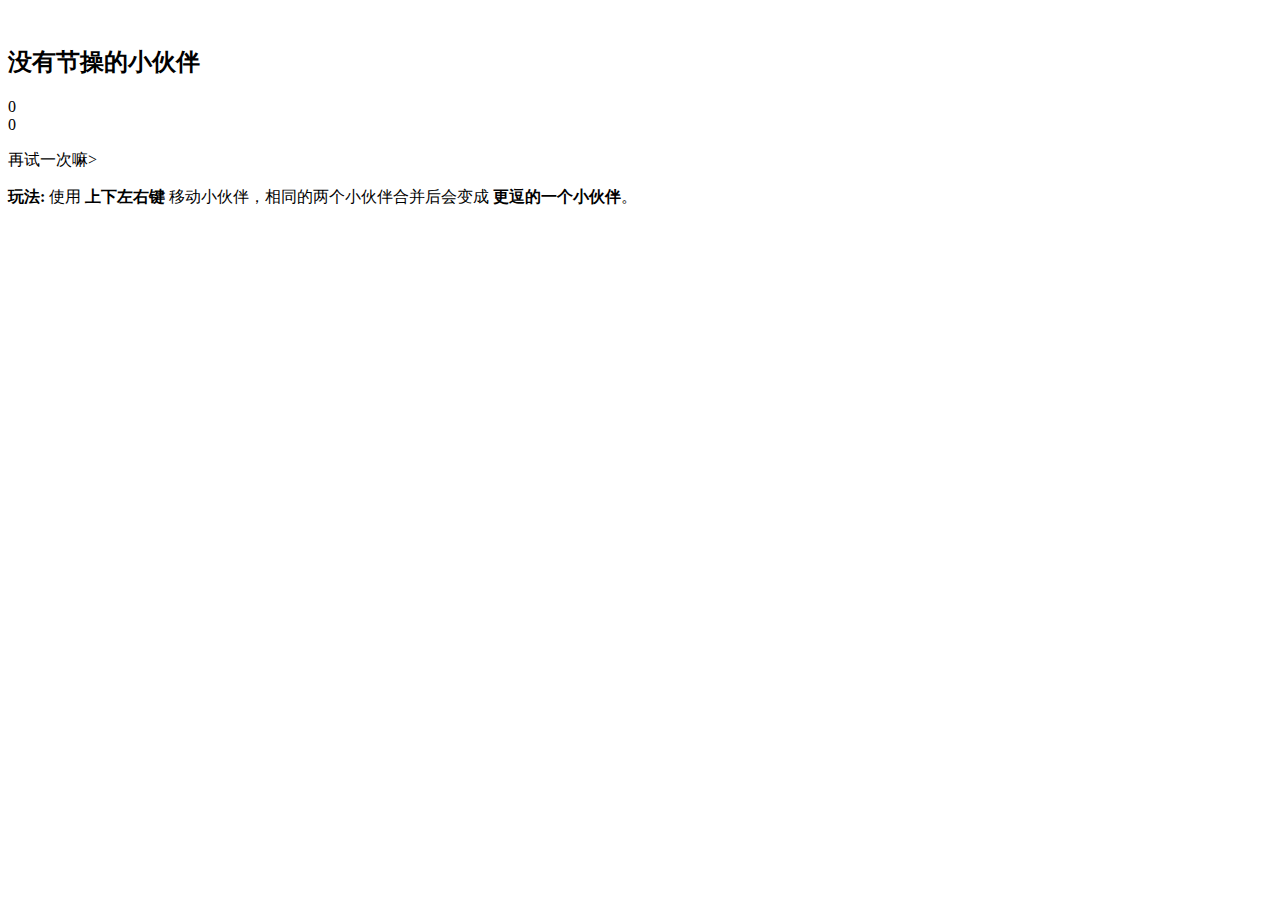
==== index.htm @ c1f7f919 "git add -A ." ====
<html>﻿
<!DOCTYPE html>
<html>
<head>
  <meta charset="utf-8">
  <title>送给没有节操的小伙伴们</title>

  <link href="style/main.css" tppabs="http://yebuxiu.github.io/lulu/style/main.css" rel="stylesheet" type="text/css">
  <link rel="shortcut icon" href="favicon.ico" tppabs="http://yebuxiu.github.io/lulu/favicon.ico">
  <link rel="apple-touch-icon" href="meta/apple-touch-icon.png" tppabs="http://yebuxiu.github.io/lulu/meta/apple-touch-icon.png">
  <meta name="apple-mobile-web-app-capable" content="yes">

  <meta name="HandheldFriendly" content="True">
  <meta name="MobileOptimized" content="320">
  <meta name="viewport" content="width=device-width, target-densitydpi=160dpi, initial-scale=1.0, maximum-scale=1, user-scalable=no, minimal-ui">

  <meta property="og:title" content="2048 game"/>
  <meta property="og:site_name" content="2048 game"/>
</head>
<body>

  <div class="container">
<p class="game-explanation">

    <div class="heading">
      <h2 class="title">没有节操的小伙伴</h2>
      <div class="scores-container">
        <div class="score-container">0</div>
        <div class="best-container">0</div>
      </div>
    </div>
    <div class="game-container">
      <div class="game-message">
        <p></p>
        <div class="lower">
          <a class="retry-button">再试一次嘛>
          <div class="score-sharing"></div>
        </div>
      </div>

      <div class="grid-container">
        <div class="grid-row">
          <div class="grid-cell"></div>
          <div class="grid-cell"></div>
          <div class="grid-cell"></div>
          <div class="grid-cell"></div>
          <div class="grid-cell"></div>
        </div>
        <div class="grid-row">
          <div class="grid-cell"></div>
          <div class="grid-cell"></div>
          <div class="grid-cell"></div>
          <div class="grid-cell"></div>
          <div class="grid-cell"></div>
        </div>
        <div class="grid-row">
          <div class="grid-cell"></div>
          <div class="grid-cell"></div>
          <div class="grid-cell"></div>
          <div class="grid-cell"></div>
          <div class="grid-cell"></div>
        </div>
        <div class="grid-row">
          <div class="grid-cell"></div>
          <div class="grid-cell"></div>
          <div class="grid-cell"></div>
          <div class="grid-cell"></div>
          <div class="grid-cell"></div>
        </div>
        <div class="grid-row">
          <div class="grid-cell"></div>
          <div class="grid-cell"></div>
          <div class="grid-cell"></div>
          <div class="grid-cell"></div>
          <div class="grid-cell"></div>
        </div>
      </div>

      <div class="tile-container">

      </div>
    </div>
    <p class="game-explanation">
      <strong class="important">玩法:</strong> 使用 <strong>上下左右键</strong> 移动小伙伴，相同的两个小伙伴合并后会变成 <strong>更逗的一个小伙伴</strong>。
    </p>
     
  </div>

  <script src="js/animframe_polyfill.js" tppabs="http://yebuxiu.github.io/lulu/js/animframe_polyfill.js"></script>
  <script src="js/keyboard_input_manager.js" tppabs="http://yebuxiu.github.io/lulu/js/keyboard_input_manager.js"></script>
  <script src="js/html_actuator.js" tppabs="http://yebuxiu.github.io/lulu/js/html_actuator.js"></script>
  <script src="js/grid.js" tppabs="http://yebuxiu.github.io/lulu/js/grid.js"></script>
  <script src="js/tile.js" tppabs="http://yebuxiu.github.io/lulu/js/tile.js"></script>
  <script src="js/local_score_manager.js" tppabs="http://yebuxiu.github.io/lulu/js/local_score_manager.js"></script>
  <script src="js/game_manager.js" tppabs="http://yebuxiu.github.io/lulu/js/game_manager.js"></script>
  <script src="js/application.js" tppabs="http://yebuxiu.github.io/lulu/js/application.js"></script>

<script type="text/javascript">
var _bdhmProtocol = (("https:" == document.location.protocol) ? " https://" : " http://");
document.write(unescape("%3Cscript src='" + _bdhmProtocol + "hm.baidu.com/h.js%3F63420b9558ce85b4619e0f4f1877517d' type='text/javascript'%3E%3C/script%3E"));
</script>

<img border="0" src="style/65536.jpg" tppabs="http://yebuxiu.github.io/lulu/style/65536.jpg" width="0" height="0"><img border="0" src="style/131072.jpg" tppabs="http://yebuxiu.github.io/lulu/style/131072.jpg" width="0" height="0">
</body>
</html>
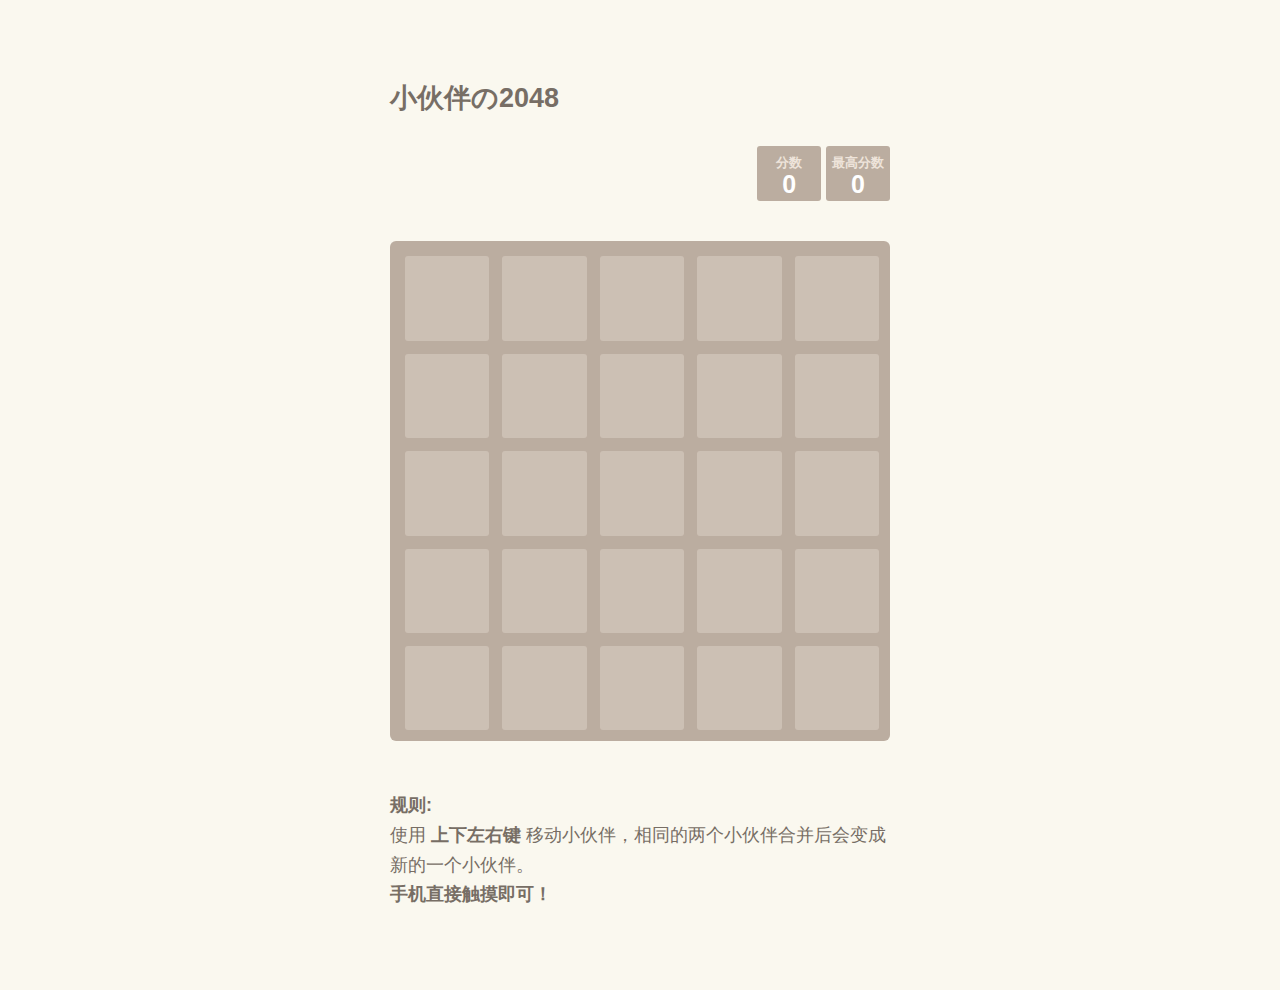
==== commit bcc344cf: "大更新！" ====
--- a/index.htm
+++ b/index.htm
@@ -1,29 +1,29 @@
-<html>﻿
+
+
 <!DOCTYPE html>
 <html>
 <head>
   <meta charset="utf-8">
-  <title>送给没有节操的小伙伴们</title>
+  <title>小伙伴の2048</title>
 
-  <link href="style/main.css" tppabs="http://yebuxiu.github.io/lulu/style/main.css" rel="stylesheet" type="text/css">
-  <link rel="shortcut icon" href="favicon.ico" tppabs="http://yebuxiu.github.io/lulu/favicon.ico">
-  <link rel="apple-touch-icon" href="meta/apple-touch-icon.png" tppabs="http://yebuxiu.github.io/lulu/meta/apple-touch-icon.png">
+  <link href="style/main.css" rel="stylesheet" type="text/css">
+  <link rel="shortcut icon" href="favicon.ico">
+  <link rel="apple-touch-icon" href="meta/apple-touch-icon.png">
   <meta name="apple-mobile-web-app-capable" content="yes">
 
   <meta name="HandheldFriendly" content="True">
   <meta name="MobileOptimized" content="320">
   <meta name="viewport" content="width=device-width, target-densitydpi=160dpi, initial-scale=1.0, maximum-scale=1, user-scalable=no, minimal-ui">
 
-  <meta property="og:title" content="2048 game"/>
-  <meta property="og:site_name" content="2048 game"/>
+  <meta property="og:title" content="小伙伴の2048"/>
+  <meta property="og:site_name" content="小伙伴の2048"/>
 </head>
 <body>
 
   <div class="container">
-<p class="game-explanation">
 
     <div class="heading">
-      <h2 class="title">没有节操的小伙伴</h2>
+      <h2 class="title">小伙伴の2048</h2>
       <div class="scores-container">
         <div class="score-container">0</div>
         <div class="best-container">0</div>
@@ -33,7 +33,7 @@
       <div class="game-message">
         <p></p>
         <div class="lower">
-          <a class="retry-button">再试一次嘛>
+          <a class="retry-button">再试一次</a>
           <div class="score-sharing"></div>
         </div>
       </div>
@@ -81,25 +81,24 @@
       </div>
     </div>
     <p class="game-explanation">
-      <strong class="important">玩法:</strong> 使用 <strong>上下左右键</strong> 移动小伙伴，相同的两个小伙伴合并后会变成 <strong>更逗的一个小伙伴</strong>。
+      <strong class="important">规则:<br></strong> 使用 <strong>上下左右键</strong> 移动小伙伴，相同的两个小伙伴合并后会变成新的一个小伙伴。<br><strong>手机直接触摸即可！</strong>
     </p>
-     
+   
   </div>
 
-  <script src="js/animframe_polyfill.js" tppabs="http://yebuxiu.github.io/lulu/js/animframe_polyfill.js"></script>
-  <script src="js/keyboard_input_manager.js" tppabs="http://yebuxiu.github.io/lulu/js/keyboard_input_manager.js"></script>
-  <script src="js/html_actuator.js" tppabs="http://yebuxiu.github.io/lulu/js/html_actuator.js"></script>
-  <script src="js/grid.js" tppabs="http://yebuxiu.github.io/lulu/js/grid.js"></script>
-  <script src="js/tile.js" tppabs="http://yebuxiu.github.io/lulu/js/tile.js"></script>
-  <script src="js/local_score_manager.js" tppabs="http://yebuxiu.github.io/lulu/js/local_score_manager.js"></script>
-  <script src="js/game_manager.js" tppabs="http://yebuxiu.github.io/lulu/js/game_manager.js"></script>
-  <script src="js/application.js" tppabs="http://yebuxiu.github.io/lulu/js/application.js"></script>
+  <script src="js/animframe_polyfill.js"></script>
+  <script src="js/keyboard_input_manager.js"></script>
+  <script src="js/html_actuator.js"></script>
+  <script src="js/grid.js"></script>
+  <script src="js/tile.js"></script>
+  <script src="js/local_score_manager.js"></script>
+  <script src="js/game_manager.js"></script>
+  <script src="js/application.js"></script>
 
 <script type="text/javascript">
 var _bdhmProtocol = (("https:" == document.location.protocol) ? " https://" : " http://");
 document.write(unescape("%3Cscript src='" + _bdhmProtocol + "hm.baidu.com/h.js%3F63420b9558ce85b4619e0f4f1877517d' type='text/javascript'%3E%3C/script%3E"));
 </script>
 
-<img border="0" src="style/65536.jpg" tppabs="http://yebuxiu.github.io/lulu/style/65536.jpg" width="0" height="0"><img border="0" src="style/131072.jpg" tppabs="http://yebuxiu.github.io/lulu/style/131072.jpg" width="0" height="0">
 </body>
 </html>
--- a/style/main.css
+++ b/style/main.css
@@ -0,0 +1,905 @@
+@import url(fonts/clear-sans.css);
+html, body {
+  margin: 0;
+  padding: 0;
+  background: #faf8ef;
+  color: #776e65;
+  font-family: "Clear Sans", "Helvetica Neue", "Microsoft Yahei", Arial, sans-serif;
+  font-size: 18px; }
+
+body {
+  margin: 80px 0; }
+
+.heading:after {
+  content: "";
+  display: block;
+  clear: both; }
+
+h1.title {
+  font-size: 80px;
+  font-weight: bold;
+  margin: 0;
+  display: block;
+  float: left; }
+
+@-webkit-keyframes move-up {
+  0% {
+    top: 25px;
+    opacity: 1; }
+
+  100% {
+    top: -50px;
+    opacity: 0; } }
+
+@-moz-keyframes move-up {
+  0% {
+    top: 25px;
+    opacity: 1; }
+
+  100% {
+    top: -50px;
+    opacity: 0; } }
+
+@keyframes move-up {
+  0% {
+    top: 25px;
+    opacity: 1; }
+
+  100% {
+    top: -50px;
+    opacity: 0; } }
+
+.scores-container {
+  float: right;
+  text-align: right; }
+
+.score-container, .best-container {
+  position: relative;
+  display: inline-block;
+  background: #bbada0;
+  padding: 15px 25px;
+  font-size: 25px;
+  height: 25px;
+  line-height: 47px;
+  font-weight: bold;
+  border-radius: 3px;
+  color: white;
+  margin-top: 8px;
+  text-align: center; }
+  .score-container:after, .best-container:after {
+    position: absolute;
+    width: 100%;
+    top: 10px;
+    left: 0;
+    text-transform: uppercase;
+    font-size: 13px;
+    line-height: 13px;
+    text-align: center;
+    color: #eee4da; }
+  .score-container .score-addition, .best-container .score-addition {
+    position: absolute;
+    right: 30px;
+    color: red;
+    font-size: 25px;
+    line-height: 25px;
+    font-weight: bold;
+    color: rgba(119, 110, 101, 0.9);
+    z-index: 100;
+    -webkit-animation: move-up 600ms ease-in;
+    -moz-animation: move-up 600ms ease-in;
+    animation: move-up 600ms ease-in;
+    -webkit-animation-fill-mode: both;
+    -moz-animation-fill-mode: both;
+    animation-fill-mode: both; }
+
+.score-container:after {
+  content: "分数"; }
+
+.best-container:after {
+  content: "最高分数"; }
+
+p {
+  margin-top: 0;
+  margin-bottom: 10px;
+  line-height: 1.65; }
+
+a {
+  color: #776e65;
+  font-weight: bold;
+  text-decoration: underline;
+  cursor: pointer; }
+
+strong.important {
+  text-transform: uppercase; }
+
+hr {
+  border: none;
+  border-bottom: 1px solid #d8d4d0;
+  margin-top: 20px;
+  margin-bottom: 30px; }
+
+.container {
+  width: 500px;
+  margin: 0 auto; }
+
+@-webkit-keyframes fade-in {
+  0% {
+    opacity: 0; }
+
+  100% {
+    opacity: 1; } }
+
+@-moz-keyframes fade-in {
+  0% {
+    opacity: 0; }
+
+  100% {
+    opacity: 1; } }
+
+@keyframes fade-in {
+  0% {
+    opacity: 0; }
+
+  100% {
+    opacity: 1; } }
+
+.game-container {
+  margin-top: 40px;
+  position: relative;
+  padding: 15px;
+  cursor: default;
+  -webkit-touch-callout: none;
+  -webkit-user-select: none;
+  -moz-user-select: none;
+  background: #bbada0;
+  border-radius: 6px;
+  width: 500px;
+  height: 500px;
+  -webkit-box-sizing: border-box;
+  -moz-box-sizing: border-box;
+  box-sizing: border-box; }
+  .game-container .game-message {
+    display: none;
+    position: absolute;
+    top: 0;
+    right: 0;
+    bottom: 0;
+    left: 0;
+    background: rgba(238, 228, 217, 0.5);
+    z-index: 100;
+    text-align: center;
+    -webkit-animation: fade-in 800ms ease 1200ms;
+    -moz-animation: fade-in 800ms ease 1200ms;
+    animation: fade-in 800ms ease 1200ms;
+    -webkit-animation-fill-mode: both;
+    -moz-animation-fill-mode: both;
+    animation-fill-mode: both; }
+    .game-container .game-message p {
+      font-size: 40px;
+      font-weight: bold;
+      height: 40px;
+      line-height: 40px;
+      margin-top: 222px; }
+    .game-container .game-message .lower {
+      display: block;
+      margin-top: 59px; }
+    .game-container .game-message a {
+      display: inline-block;
+      background: #8f7a66;
+      border-radius: 3px;
+      padding: 0 20px;
+      text-decoration: none;
+      color: #f9f6f2;
+      height: 40px;
+      line-height: 42px;
+      margin-left: 9px; }
+      .game-container .game-message a.keep-playing-button {
+        display: none; }
+    .game-container .game-message .score-sharing {
+      display: inline-block;
+      vertical-align: middle;
+      margin-left: 10px; }
+    .game-container .game-message.game-won {
+      background: rgba(237, 194, 46, 0.5);
+      color: #f9f6f2; }
+      .game-container .game-message.game-won a.keep-playing-button {
+        display: inline-block; }
+    .game-container .game-message.game-won, .game-container .game-message.game-over {
+      display: block; }
+
+.grid-container {
+  position: absolute;
+  z-index: 1; }
+
+.grid-row {
+  margin-bottom: 13px; }
+  .grid-row:last-child {
+    margin-bottom: 0; }
+  .grid-row:after {
+    content: "";
+    display: block;
+    clear: both; }
+
+.grid-cell {
+  width: 84.4px;
+  height: 84.4px;
+  margin-right: 13px;
+  float: left;
+  border-radius: 3px;
+  background: rgba(238, 228, 217, 0.35); }
+  .grid-cell:last-child {
+    margin-right: 0; }
+
+.tile-container {
+  position: absolute;
+  z-index: 2; }
+
+.tile, .tile .tile-inner {
+  width: 85px;
+  height: 85px;
+  line-height: 84.4px; }
+.tile.tile-position-1-1 {
+  -webkit-transform: translate(0px, 0px);
+  -moz-transform: translate(0px, 0px);
+  transform: translate(0px, 0px); }
+.tile.tile-position-1-2 {
+  -webkit-transform: translate(0px, 97px);
+  -moz-transform: translate(0px, 97px);
+  transform: translate(0px, 97px); }
+.tile.tile-position-1-3 {
+  -webkit-transform: translate(0px, 195px);
+  -moz-transform: translate(0px, 195px);
+  transform: translate(0px, 195px); }
+.tile.tile-position-1-4 {
+  -webkit-transform: translate(0px, 292px);
+  -moz-transform: translate(0px, 292px);
+  transform: translate(0px, 292px); }
+.tile.tile-position-1-5 {
+  -webkit-transform: translate(0px, 390px);
+  -moz-transform: translate(0px, 390px);
+  transform: translate(0px, 390px); }
+.tile.tile-position-2-1 {
+  -webkit-transform: translate(97px, 0px);
+  -moz-transform: translate(97px, 0px);
+  transform: translate(97px, 0px); }
+.tile.tile-position-2-2 {
+  -webkit-transform: translate(97px, 97px);
+  -moz-transform: translate(97px, 97px);
+  transform: translate(97px, 97px); }
+.tile.tile-position-2-3 {
+  -webkit-transform: translate(97px, 195px);
+  -moz-transform: translate(97px, 195px);
+  transform: translate(97px, 195px); }
+.tile.tile-position-2-4 {
+  -webkit-transform: translate(97px, 292px);
+  -moz-transform: translate(97px, 292px);
+  transform: translate(97px, 292px); }
+.tile.tile-position-2-5 {
+  -webkit-transform: translate(97px, 390px);
+  -moz-transform: translate(97px, 390px);
+  transform: translate(97px, 390px); }
+.tile.tile-position-3-1 {
+  -webkit-transform: translate(195px, 0px);
+  -moz-transform: translate(195px, 0px);
+  transform: translate(195px, 0px); }
+.tile.tile-position-3-2 {
+  -webkit-transform: translate(195px, 97px);
+  -moz-transform: translate(195px, 97px);
+  transform: translate(195px, 97px); }
+.tile.tile-position-3-3 {
+  -webkit-transform: translate(195px, 195px);
+  -moz-transform: translate(195px, 195px);
+  transform: translate(195px, 195px); }
+.tile.tile-position-3-4 {
+  -webkit-transform: translate(195px, 292px);
+  -moz-transform: translate(195px, 292px);
+  transform: translate(195px, 292px); }
+.tile.tile-position-3-5 {
+  -webkit-transform: translate(195px, 390px);
+  -moz-transform: translate(195px, 390px);
+  transform: translate(195px, 390px); }
+.tile.tile-position-4-1 {
+  -webkit-transform: translate(292px, 0px);
+  -moz-transform: translate(292px, 0px);
+  transform: translate(292px, 0px); }
+.tile.tile-position-4-2 {
+  -webkit-transform: translate(292px, 97px);
+  -moz-transform: translate(292px, 97px);
+  transform: translate(292px, 97px); }
+.tile.tile-position-4-3 {
+  -webkit-transform: translate(292px, 195px);
+  -moz-transform: translate(292px, 195px);
+  transform: translate(292px, 195px); }
+.tile.tile-position-4-4 {
+  -webkit-transform: translate(292px, 292px);
+  -moz-transform: translate(292px, 292px);
+  transform: translate(292px, 292px); }
+.tile.tile-position-4-5 {
+  -webkit-transform: translate(292px, 390px);
+  -moz-transform: translate(292px, 390px);
+  transform: translate(292px, 390px); }
+.tile.tile-position-5-1 {
+  -webkit-transform: translate(390px, 0px);
+  -moz-transform: translate(390px, 0px);
+  transform: translate(390px, 0px); }
+.tile.tile-position-5-2 {
+  -webkit-transform: translate(390px, 97px);
+  -moz-transform: translate(390px, 97px);
+  transform: translate(390px, 97px); }
+.tile.tile-position-5-3 {
+  -webkit-transform: translate(390px, 195px);
+  -moz-transform: translate(390px, 195px);
+  transform: translate(390px, 195px); }
+.tile.tile-position-5-4 {
+  -webkit-transform: translate(390px, 292px);
+  -moz-transform: translate(390px, 292px);
+  transform: translate(390px, 292px); }
+.tile.tile-position-5-5 {
+  -webkit-transform: translate(390px, 390px);
+  -moz-transform: translate(390px, 390px);
+  transform: translate(390px, 390px); }
+
+.tile {
+  position: absolute;
+  -webkit-transition: 100ms ease-in-out;
+  -moz-transition: 100ms ease-in-out;
+  transition: 100ms ease-in-out;
+  -webkit-transition-property: -webkit-transform;
+  -moz-transition-property: -moz-transform;
+  transition-property: transform; }
+  .tile .tile-inner {
+    border-radius: 3px;
+    background: #eee4da;
+    text-align: center;
+    font-weight: bold;
+    z-index: 10;
+    font-size: 44px; } 
+    /*墨白*/
+  .tile.tile-2 .tile-inner {
+    background: #eee4da;
+	font-size:32px;
+    box-shadow: 0 0 30px 10px rgba(243, 215, 116, 0), inset 0 0 0 1px rgba(255, 255, 255, 0); }
+	/*露露*/
+  .tile.tile-4 .tile-inner {
+    background: #ede0c8;
+	font-size:32px;
+    box-shadow: 0 0 30px 10px rgba(243, 215, 116, 0), inset 0 0 0 1px rgba(255, 255, 255, 0); }
+	/*逗逗*/
+  .tile.tile-8 .tile-inner {
+    color: #f9f6f2;
+	font-size:32px;
+    background: #f2b179; }
+	/*片片*/
+  .tile.tile-16 .tile-inner {
+    color: #f9f6f2;
+	font-size:32px;
+    background: #f59563; }
+	/*老板*/
+  .tile.tile-32 .tile-inner {
+    color: #f9f6f2;
+	font-size:32px;
+    background: #f67c5f; }
+	/*悄悄*/
+  .tile.tile-64 .tile-inner {
+    color: #f9f6f2;
+    font-size:32px;
+    background: #f65e3b; }
+	/*七月*/
+  .tile.tile-128 .tile-inner {
+    color: #f9f6f2;
+	font-size:32px;
+    background: #edcf72;
+    box-shadow: 0 0 30px 10px rgba(243, 215, 116, 0.2381), inset 0 0 0 1px rgba(255, 255, 255, 0.14286); }
+	/*长安*/
+  .tile.tile-256 .tile-inner {
+    color: #f9f6f2;
+	font-size:32px;
+    background: #edcc61;
+    box-shadow: 0 0 30px 10px rgba(243, 215, 116, 0.31746), inset 0 0 0 1px rgba(255, 255, 255, 0.19048); }
+	/*馒头*/
+  .tile.tile-512 .tile-inner {
+    color: #f9f6f2;
+	font-size:32px;
+    background: #edc850;
+    box-shadow: 0 0 30px 10px rgba(243, 215, 116, 0.39683), inset 0 0 0 1px rgba(255, 255, 255, 0.2381); }
+	/*手电*/
+  .tile.tile-1024 .tile-inner {
+    color: #f9f6f2;
+	font-size:32px;
+    background: #ffe07d;
+    box-shadow: 0 0 30px 10px rgba(243, 215, 116, 0.47619), inset 0 0 0 1px rgba(255, 255, 255, 0.28571); }
+	/*文姬*/
+  .tile.tile-2048 .tile-inner {
+    color: #f9f6f2;
+    background: #ffe38a;
+    font-size:32px;
+    box-shadow: 0 0 30px 10px rgba(243, 215, 116, 0.47619), inset 0 0 0 1px rgba(255, 255, 255, 0.28571); }
+	/*猫耳*/
+  .tile.tile-4096 .tile-inner {
+    background: #ffe697;
+	font-size:32px;
+    box-shadow: 0 0 30px 10px rgba(243, 215, 116, 0.47619), inset 0 0 0 1px rgba(255, 255, 255, 0.28571); }
+	/*旖旎*/
+  .tile.tile-8192 .tile-inner {
+    background: #ffeaa8;
+	font-size:32px;
+    box-shadow: 0 0 30px 10px rgba(243, 215, 116, 0.47619), inset 0 0 0 1px rgba(255, 255, 255, 0.28571); }
+	/*沉*/
+  .tile.tile-16384 .tile-inner {
+    background: #ffedb4;
+    box-shadow: 0 0 30px 10px rgba(243, 215, 116, 0.55556), inset 0 0 0 1px rgba(255, 255, 255, 0.33333); }
+	/*沙*/
+  .tile.tile-32768 .tile-inner {
+    background: #fff1c4;
+    box-shadow: 0 0 30px 10px rgba(243, 215, 116, 0.55556), inset 0 0 0 1px rgba(255, 255, 255, 0.33333); }
+	/*玄*/
+  .tile.tile-65536 .tile-inner {
+    background: #fee9a6;
+    box-shadow: 0 0 30px 10px rgba(243, 215, 116, 0.55556), inset 0 0 0 1px rgba(255, 255, 255, 0.33333); }
+	/*晶*/
+  .tile.tile-131072 .tile-inner {
+    background: #fcdc76;
+    box-shadow: 0 0 30px 10px rgba(243, 215, 116, 0.55556), inset 0 0 0 1px rgba(255, 255, 255, 0.33333); }
+  .tile.tile-super .tile-inner {
+    color: #f9f6f2;
+    background: #3c3a32;
+    font-size: 24px; }
+    @media screen and (max-width: 520px) {
+      .tile.tile-super .tile-inner {
+        font-size: 8px; } }
+
+    @media screen and (max-width: 520px) {
+      .tile.tile-64 .tile-inner {
+        font-size: 20px; } }
+    @media screen and (max-width: 520px) {
+      .tile.tile-256 .tile-inner {
+        font-size: 15px; } }
+    @media screen and (max-width: 520px) {
+      .tile.tile-2048 .tile-inner {
+        font-size: 20px;
+        line-height:24px; } }
+
+@-webkit-keyframes appear {
+  0% {
+    opacity: 0;
+    -webkit-transform: scale(0);
+    -moz-transform: scale(0);
+    transform: scale(0); }
+
+  100% {
+    opacity: 1;
+    -webkit-transform: scale(1);
+    -moz-transform: scale(1);
+    transform: scale(1); } }
+
+@-moz-keyframes appear {
+  0% {
+    opacity: 0;
+    -webkit-transform: scale(0);
+    -moz-transform: scale(0);
+    transform: scale(0); }
+
+  100% {
+    opacity: 1;
+    -webkit-transform: scale(1);
+    -moz-transform: scale(1);
+    transform: scale(1); } }
+
+@keyframes appear {
+  0% {
+    opacity: 0;
+    -webkit-transform: scale(0);
+    -moz-transform: scale(0);
+    transform: scale(0); }
+
+  100% {
+    opacity: 1;
+    -webkit-transform: scale(1);
+    -moz-transform: scale(1);
+    transform: scale(1); } }
+
+.tile-new .tile-inner {
+  -webkit-animation: appear 200ms ease 100ms;
+  -moz-animation: appear 200ms ease 100ms;
+  animation: appear 200ms ease 100ms;
+  -webkit-animation-fill-mode: backwards;
+  -moz-animation-fill-mode: backwards;
+  animation-fill-mode: backwards; }
+
+@-webkit-keyframes pop {
+  0% {
+    -webkit-transform: scale(0);
+    -moz-transform: scale(0);
+    transform: scale(0); }
+
+  50% {
+    -webkit-transform: scale(1.2);
+    -moz-transform: scale(1.2);
+    transform: scale(1.2); }
+
+  100% {
+    -webkit-transform: scale(1);
+    -moz-transform: scale(1);
+    transform: scale(1); } }
+
+@-moz-keyframes pop {
+  0% {
+    -webkit-transform: scale(0);
+    -moz-transform: scale(0);
+    transform: scale(0); }
+
+  50% {
+    -webkit-transform: scale(1.2);
+    -moz-transform: scale(1.2);
+    transform: scale(1.2); }
+
+  100% {
+    -webkit-transform: scale(1);
+    -moz-transform: scale(1);
+    transform: scale(1); } }
+
+@keyframes pop {
+  0% {
+    -webkit-transform: scale(0);
+    -moz-transform: scale(0);
+    transform: scale(0); }
+
+  50% {
+    -webkit-transform: scale(1.2);
+    -moz-transform: scale(1.2);
+    transform: scale(1.2); }
+
+  100% {
+    -webkit-transform: scale(1);
+    -moz-transform: scale(1);
+    transform: scale(1); } }
+
+.tile-merged .tile-inner {
+  z-index: 20;
+  -webkit-animation: pop 200ms ease 100ms;
+  -moz-animation: pop 200ms ease 100ms;
+  animation: pop 200ms ease 100ms;
+  -webkit-animation-fill-mode: backwards;
+  -moz-animation-fill-mode: backwards;
+  animation-fill-mode: backwards; }
+
+.game-intro {
+  margin-bottom: 0; }
+
+.game-explanation {
+  margin-top: 50px; }
+
+.sharing {
+  margin-top: 20px;
+  text-align: center; }
+  .sharing > iframe, .sharing > span, .sharing > form {
+    display: inline-block;
+    vertical-align: middle; }
+
+@media screen and (max-width: 520px) {
+  html, body {
+    font-size: 15px; }
+
+  body {
+    margin: 20px 0;
+    padding: 0 20px; }
+
+  h1.title {
+    font-size: 27px;
+    margin-top: 15px; }
+
+  .container {
+    width: 280px;
+    margin: 0 auto; }
+
+  .score-container, .best-container {
+    margin-top: 0;
+    padding: 15px 10px;
+    min-width: 40px; }
+
+  .heading {
+    margin-bottom: 10px; }
+
+  .game-container {
+    margin-top: 40px;
+    position: relative;
+    padding: 10px;
+    cursor: default;
+    -webkit-touch-callout: none;
+    -webkit-user-select: none;
+    -moz-user-select: none;
+    background: #bbada0;
+    border-radius: 6px;
+    width: 280px;
+    height: 280px;
+    -webkit-box-sizing: border-box;
+    -moz-box-sizing: border-box;
+    box-sizing: border-box; }
+    .game-container .game-message {
+      display: none;
+      position: absolute;
+      top: 0;
+      right: 0;
+      bottom: 0;
+      left: 0;
+      background: rgba(238, 228, 217, 0.5);
+      z-index: 100;
+      text-align: center;
+      -webkit-animation: fade-in 800ms ease 1200ms;
+      -moz-animation: fade-in 800ms ease 1200ms;
+      animation: fade-in 800ms ease 1200ms;
+      -webkit-animation-fill-mode: both;
+      -moz-animation-fill-mode: both;
+      animation-fill-mode: both; }
+      .game-container .game-message p {
+        font-size: 60px;
+        font-weight: bold;
+        height: 60px;
+        line-height: 60px;
+        margin-top: 222px; }
+      .game-container .game-message .lower {
+        display: block;
+        margin-top: 59px; }
+      .game-container .game-message a {
+        display: inline-block;
+        background: #8f7a66;
+        border-radius: 3px;
+        padding: 0 20px;
+        text-decoration: none;
+        color: #f9f6f2;
+        height: 40px;
+        line-height: 42px;
+        margin-left: 9px; }
+        .game-container .game-message a.keep-playing-button {
+          display: none; }
+      .game-container .game-message .score-sharing {
+        display: inline-block;
+        vertical-align: middle;
+        margin-left: 10px; }
+      .game-container .game-message.game-won {
+        background: rgba(237, 194, 46, 0.5);
+        color: #f9f6f2; }
+        .game-container .game-message.game-won a.keep-playing-button {
+          display: inline-block; }
+      .game-container .game-message.game-won, .game-container .game-message.game-over {
+        display: block; }
+
+  .grid-container {
+    position: absolute;
+    z-index: 1; }
+
+  .grid-row {
+    margin-bottom: 8px; }
+    .grid-row:last-child {
+      margin-bottom: 0; }
+    .grid-row:after {
+      content: "";
+      display: block;
+      clear: both; }
+
+  .grid-cell {
+    width: 46.4px;
+    height: 46.4px;
+    margin-right: 8px;
+    float: left;
+    border-radius: 3px;
+    background: rgba(238, 228, 217, 0.35); }
+    .grid-cell:last-child {
+      margin-right: 0; }
+
+  .tile-container {
+    position: absolute;
+    z-index: 2; }
+
+  .tile, .tile .tile-inner {
+    width: 47px;
+    height: 47px;
+    line-height: 54.4px; }
+  .tile.tile-position-1-1 {
+    -webkit-transform: translate(0px, 0px);
+    -moz-transform: translate(0px, 0px);
+    transform: translate(0px, 0px); }
+  .tile.tile-position-1-2 {
+    -webkit-transform: translate(0px, 54px);
+    -moz-transform: translate(0px, 54px);
+    transform: translate(0px, 54px); }
+  .tile.tile-position-1-3 {
+    -webkit-transform: translate(0px, 108px);
+    -moz-transform: translate(0px, 108px);
+    transform: translate(0px, 108px); }
+  .tile.tile-position-1-4 {
+    -webkit-transform: translate(0px, 162px);
+    -moz-transform: translate(0px, 162px);
+    transform: translate(0px, 162px); }
+  .tile.tile-position-1-5 {
+    -webkit-transform: translate(0px, 217px);
+    -moz-transform: translate(0px, 217px);
+    transform: translate(0px, 217px); }
+  .tile.tile-position-2-1 {
+    -webkit-transform: translate(54px, 0px);
+    -moz-transform: translate(54px, 0px);
+    transform: translate(54px, 0px); }
+  .tile.tile-position-2-2 {
+    -webkit-transform: translate(54px, 54px);
+    -moz-transform: translate(54px, 54px);
+    transform: translate(54px, 54px); }
+  .tile.tile-position-2-3 {
+    -webkit-transform: translate(54px, 108px);
+    -moz-transform: translate(54px, 108px);
+    transform: translate(54px, 108px); }
+  .tile.tile-position-2-4 {
+    -webkit-transform: translate(54px, 162px);
+    -moz-transform: translate(54px, 162px);
+    transform: translate(54px, 162px); }
+  .tile.tile-position-2-5 {
+    -webkit-transform: translate(54px, 217px);
+    -moz-transform: translate(54px, 217px);
+    transform: translate(54px, 217px); }
+  .tile.tile-position-3-1 {
+    -webkit-transform: translate(108px, 0px);
+    -moz-transform: translate(108px, 0px);
+    transform: translate(108px, 0px); }
+  .tile.tile-position-3-2 {
+    -webkit-transform: translate(108px, 54px);
+    -moz-transform: translate(108px, 54px);
+    transform: translate(108px, 54px); }
+  .tile.tile-position-3-3 {
+    -webkit-transform: translate(108px, 108px);
+    -moz-transform: translate(108px, 108px);
+    transform: translate(108px, 108px); }
+  .tile.tile-position-3-4 {
+    -webkit-transform: translate(108px, 162px);
+    -moz-transform: translate(108px, 162px);
+    transform: translate(108px, 162px); }
+  .tile.tile-position-3-5 {
+    -webkit-transform: translate(108px, 217px);
+    -moz-transform: translate(108px, 217px);
+    transform: translate(108px, 217px); }
+  .tile.tile-position-4-1 {
+    -webkit-transform: translate(162px, 0px);
+    -moz-transform: translate(162px, 0px);
+    transform: translate(162px, 0px); }
+  .tile.tile-position-4-2 {
+    -webkit-transform: translate(162px, 54px);
+    -moz-transform: translate(162px, 54px);
+    transform: translate(162px, 54px); }
+  .tile.tile-position-4-3 {
+    -webkit-transform: translate(162px, 108px);
+    -moz-transform: translate(162px, 108px);
+    transform: translate(162px, 108px); }
+  .tile.tile-position-4-4 {
+    -webkit-transform: translate(162px, 162px);
+    -moz-transform: translate(162px, 162px);
+    transform: translate(162px, 162px); }
+  .tile.tile-position-4-5 {
+    -webkit-transform: translate(162px, 217px);
+    -moz-transform: translate(162px, 217px);
+    transform: translate(162px, 217px); }
+  .tile.tile-position-5-1 {
+    -webkit-transform: translate(217px, 0px);
+    -moz-transform: translate(217px, 0px);
+    transform: translate(217px, 0px); }
+  .tile.tile-position-5-2 {
+    -webkit-transform: translate(217px, 54px);
+    -moz-transform: translate(217px, 54px);
+    transform: translate(217px, 54px); }
+  .tile.tile-position-5-3 {
+    -webkit-transform: translate(217px, 108px);
+    -moz-transform: translate(217px, 108px);
+    transform: translate(217px, 108px); }
+  .tile.tile-position-5-4 {
+    -webkit-transform: translate(217px, 162px);
+    -moz-transform: translate(217px, 162px);
+    transform: translate(217px, 162px); }
+  .tile.tile-position-5-5 {
+    -webkit-transform: translate(217px, 217px);
+    -moz-transform: translate(217px, 217px);
+    transform: translate(217px, 217px); }
+
+  .game-container {
+    margin-top: 20px; }
+
+  .tile .tile-inner {
+    font-size: 30px; }
+
+  .game-message p {
+    font-size: 30px !important;
+    height: 30px !important;
+    line-height: 30px !important;
+    margin-top: 90px !important; }
+  .game-message .lower {
+    margin-top: 30px !important; }
+
+  .sharing > iframe, .sharing > span, .sharing > form {
+    display: block;
+    margin: 0 auto;
+    margin-bottom: 20px; } }
+.pp-donate button {
+  -webkit-appearance: none;
+  -moz-appearance: none;
+  appearance: none;
+  border: none;
+  font: inherit;
+  color: inherit;
+  cursor: pointer;
+  display: inline-block;
+  background: #8f7a66;
+  border-radius: 3px;
+  padding: 0 20px;
+  text-decoration: none;
+  color: #f9f6f2;
+  height: 40px;
+  line-height: 42px; }
+  .pp-donate button img {
+    vertical-align: -4px;
+    margin-right: 8px; }
+
+.btc-donate {
+  position: relative;
+  margin-left: 10px;
+  display: inline-block;
+  background: #8f7a66;
+  border-radius: 3px;
+  padding: 0 20px;
+  text-decoration: none;
+  color: #f9f6f2;
+  height: 40px;
+  line-height: 42px;
+  cursor: pointer; }
+  .btc-donate img {
+    vertical-align: -4px;
+    margin-right: 8px; }
+  .btc-donate a {
+    color: #f9f6f2;
+    text-decoration: none;
+    font-weight: normal; }
+  .btc-donate .address {
+    cursor: auto;
+    position: absolute;
+    width: 340px;
+    right: 50%;
+    margin-right: -170px;
+    padding-bottom: 7px;
+    top: -30px;
+    opacity: 0;
+    pointer-events: none;
+    -webkit-transition: 400ms ease;
+    -moz-transition: 400ms ease;
+    transition: 400ms ease;
+    -webkit-transition-property: top, opacity;
+    -moz-transition-property: top, opacity;
+    transition-property: top, opacity; }
+    .btc-donate .address:after {
+      position: absolute;
+      border-top: 10px solid #bbada0;
+      border-right: 7px solid transparent;
+      border-left: 7px solid transparent;
+      content: "";
+      bottom: 0px;
+      left: 50%;
+      margin-left: -7px; }
+    .btc-donate .address code {
+      background-color: #bbada0;
+      padding: 10px 15px;
+      width: 100%;
+      border-radius: 3px;
+      line-height: 1;
+      font-weight: normal;
+      font-size: 15px;
+      font-family: Consolas, "Liberation Mono", Courier, monospace;
+      text-align: center; }
+  .btc-donate:hover .address, .btc-donate .address:hover .address {
+    opacity: 1;
+    top: -45px;
+    pointer-events: auto; }
+  @media screen and (max-width: 480px) {
+    .btc-donate {
+      width: 120px; }
+      .btc-donate .address {
+        margin-right: -150px;
+        width: 300px; }
+        .btc-donate .address code {
+          font-size: 13px; }
+        .btc-donate .address:after {
+          left: 50%;
+          bottom: 2px; } }